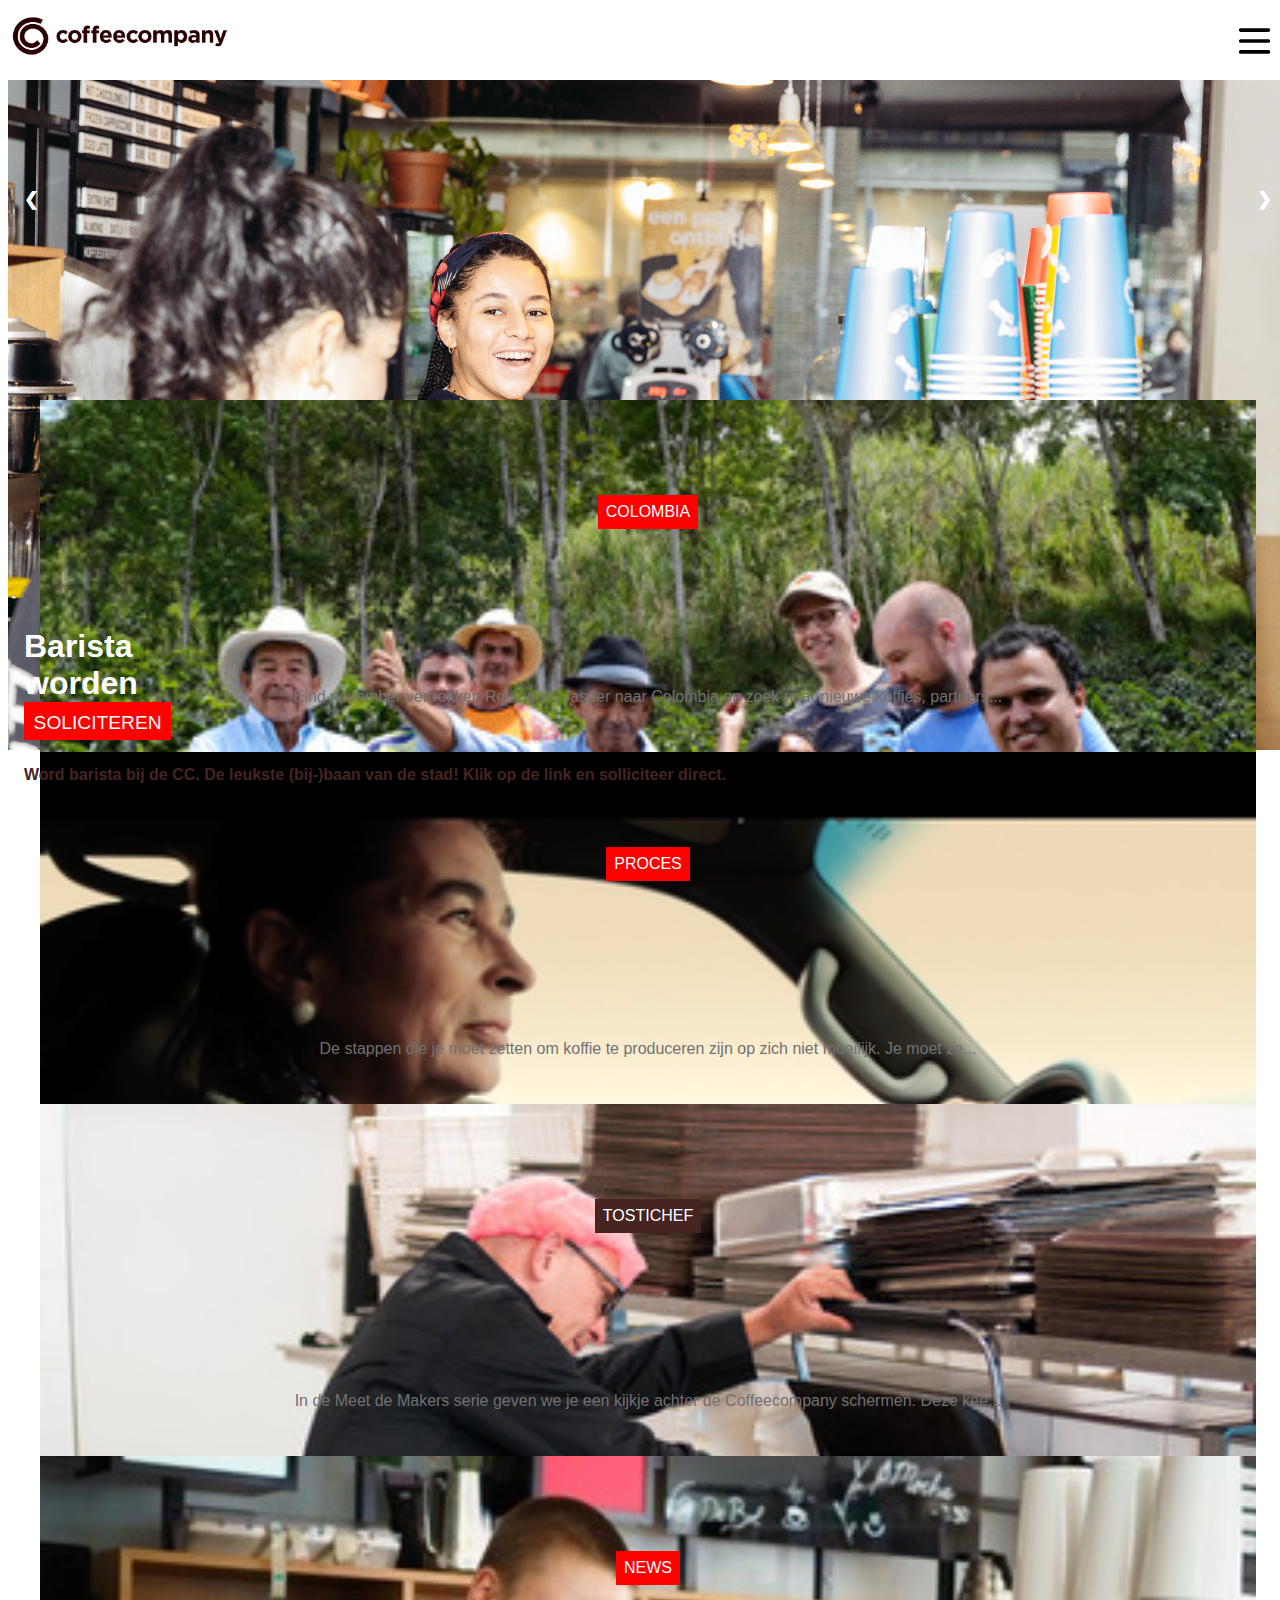
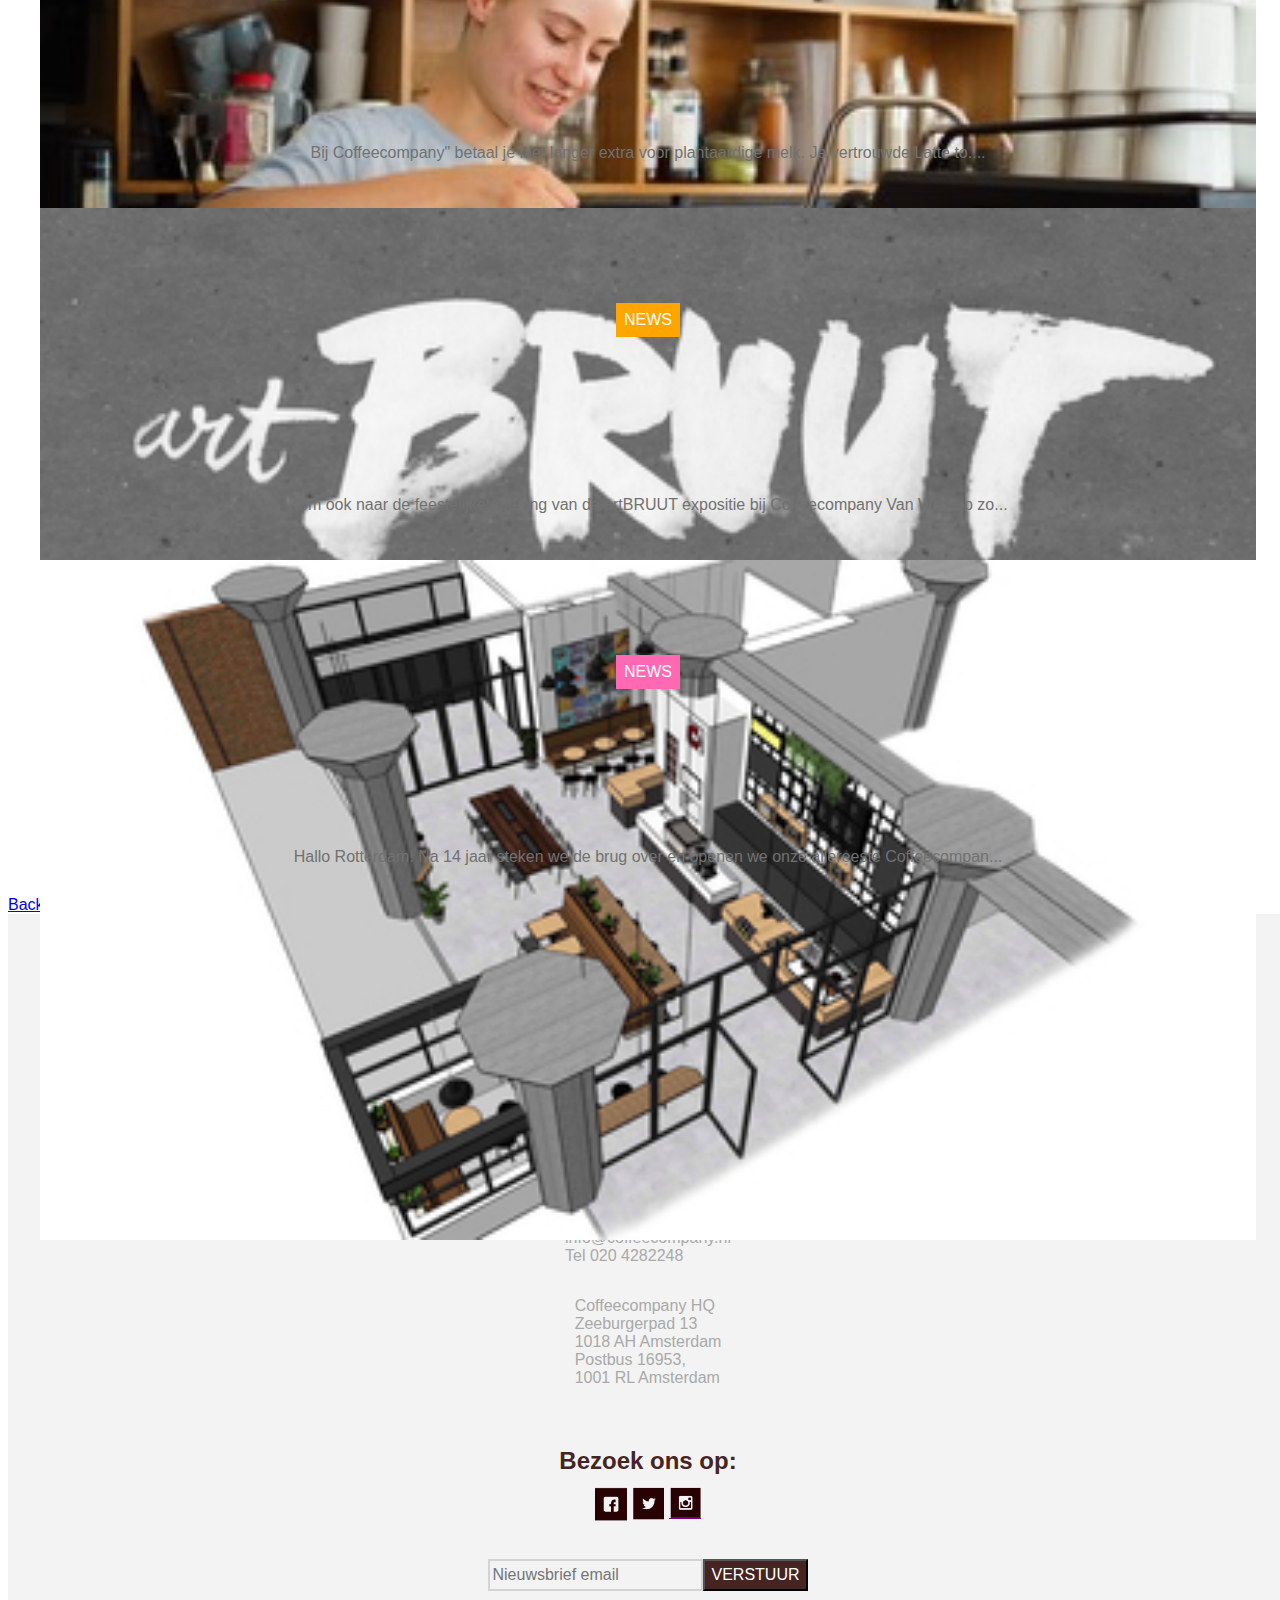
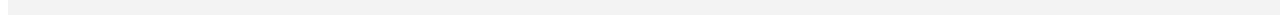
==== index.html @ 6fe09e5c "Add files via upload" ====
<!doctype html>
<html lang="nl">

<head>
    <meta charset="UTF-8">
    <meta name="author" content="Ouiaam">
    <meta name="viewport" content="width=device-width, initial-scale=1">

    <title>Coffeecompany </title>


    <link rel="icon" href="images/cclogo.jpg">
    <link rel="stylesheet" href="styles/style.css">
    <link rel="stylesheet" href="styles/stylehome.css">

</head>


<body>

    <header>

        <h1> <a href="index.html"><img src="images/cc-1a.jpeg" alt="coffeecompany logo"
                    title="coffeecompany logo" /></a> </h1>

        <button><img src="images/burgermenu.svg" alt="burgermenu icon"></button>
        <button><img src="images/searchicon.svg" alt="icoon vergrootglas"></button>

        <nav>



            <input type="text" placeholder="zoeken">

            <ul>
                <li><a href="#">Learn</a></li>
                <li><a href="#">Barista worden</a></li>
                <li> <a href="#"> Locaties</a></li>
                <li> <a href="#"> Over ons </a></li>
                <li><a href="#"> Nieuws</a></li>
                <li> <a href="#">Log in</a> </li>

            </ul>



        </nav>

    </header>

    <main>

        <section>



            <!-- Code voor slider heb ik via w3schools.com https://www.w3schools.com/howto/howto_js_slideshow.asp -->

            <!-- Slideshow container -->
            <ul class="slideshow-container">

                <!-- Full-width images -->
                <li class="mySlides fade">
                    <div>
                        <h2><span>Barista</span> <span>worden</span> </h2>
                        <p>Word barista bij de CC. De leukste (bij-)baan van de stad! Klik op de link en solliciteer
                            direct.
                        </p>
                        <a href="#">soliciteren</a>
                        <img src="images/headcc1.jpeg" alt="">
                    </div>
                </li>

                <li class="mySlides fade">
                    <div>
                        <h2> <span>Nieuwe</span> <span> managers</span> <span>gezocht!</span> </h2>
                        <p> Als Store Manager bij Coffeecompany creëer je een open cultuur waarin iedereen
                            zich thuis voelt en kan groeien. Je geeft leiding aan een team barista’s en
                            ben je verantwoordelijk voor je eigen koffiehuis.</p>
                        <a href="#">soliciteren</a>
                        <img src="images/head2cc.jpeg" alt="">
                    </div>
                </li>


                <!-- Next and previous buttons -->
                <a class="prev" onclick="plusSlides(-1)">&#10094;</a>
                <a class="next" onclick="plusSlides(1)">&#10095;</a>
            </ul>



        </section>


        <ul>

            <li>
                <h2> Field trip - colombia </h2>
                <img src="images/colombia.jpeg" alt=" Koffie team colombia">
                <a href="#">colombia</a>
                <p>Eind november vertrokken Roland en Jasper naar Colombia op zoek naar nieuwe koffies, partners...</p>

            </li>

            <li>
                <h2> van bes naar koffie </h2>
                <img src="images/proces.png" alt=" een seniore vrouw achter het stuur in eem auto">
                <a href="#">proces</a>
                <p>De stappen die je moet zetten om koffie te produceren zijn op zich niet moeilijk. Je moet ze...</p>

            </li>

            <li>
                <h2> meet de makers - tostissimo's... </h2>
                <img src="images/tostichef.jpeg" alt=" Tostichef plaats een tosti in de tosti-ijzer">
                <a href="#">tostichef</a>
                <p> In de Meet de Makers serie geven we je een kijkje achter de Coffeecompany schermen. Deze kee... </p>
            </li>

            <li>
                <h2> groen nieuws: betaal niet lange... </h2>
                <img src="images/news.jpeg" alt=" Barista maakt een Latte Machiato to-go">
                <a href="#">news</a>
                <p>Bij Coffeecompany" betaal je niet langer extra voor plantaardige melk. Je vertrouwde Latte to....</p>

            </li>

            <li>
                <h2> expositie: artBRUUT bij CC Van Wou </h2>
                <img src="images/news2ilu.png" alt=" Koffie team colombia">
                <a href="#">news</a>
                <p>Kom ook naar de feestelijke opening van de artBRUUT expositie bij Coffeecompany Van Wou op zo... </p>

            </li>

            <li>
                <h2> opening soon: cc las palmas (ro...) </h2>
                <img src="images/news3archi.jpeg" alt=" Koffie team colombia">
                <a href="#">news</a>
                <p> Hallo Rotterdam! Na 14 jaar steken we de brug over en openen we onze allereeste Coffeecompan...</p>

            </li>


        </ul>

        <a href="#"> Back to top</a>
    </main>

    <footer>

        <section>
            <h2> Werken bij Coffeecompany</h2>
            <a href="#"> Bekijk de vacatures</a>
        </section>

        <section>
            <h2> Legal</h2>
            <a href="#"> Terms & Conditions</a> & <a href="#">Cookie & Privacy Beleid</a>
        </section>

        <section>
            <h2> Coffee HQ adress</h2>
            <p>info@coffeecompany.nl <br> Tel 020 4282248 </p>
            <p> Coffeecompany HQ <br> Zeeburgerpad 13 <br> 1018 AH Amsterdam <br> Postbus 16953, <br> 1001 RL Amsterdam
            </p>
        </section>

        <section>
            <h2> Bezoek ons op:</h2>

            <ul>
                <li> <a href="#"><img src="images/fblogo.png" alt=" facebook icoon met link naar socials"></a> </li>
                <li> <a href="#"><img src="images/twitterlogo.png" alt="twitter icoon met link naar socials"></a> </li>
                <li> <a href="#"><img src="images/instagramlogo.png" alt=" instagram icoon met link naar socials"></a>
                </li>

            </ul>
        </section>

        <section>
            <form action="#" method="get">
                <input type="email" name="email" placeholder="Nieuwsbrief email">
                <input type="submit" name="subscribe" value="verstuur">
            </form>

        </section>




    </footer>

    <script defer src="scripts/script.js"></script>
</body>

</html>
---- styles/style.css ----
/**************/
/* CSS REMEDY */
/**************/
*,
*::after,
*::before {
  box-sizing: border-box;
}

button,
summary {
  cursor: pointer;
}



/*************************
  **************************
  **************************
      HEADER, NAV & FOOTER  
  **************************
  **************************
  *************************/


/**************************
    STYLING GEHELE PAGINA  
  **************************/

body {

  color: var(--color-text);
  background-color: white;
  width: 100vw;

  font-family: 'Franklin Gothic Medium', 'Arial Narrow', Arial, sans-serif;



  /* vw is van width van gehele scherm - maakt responsive */

}


/*****************
   NAVIGATIE STYLEN
  ******************/



/* NAV STYLING MENU */

header {

  display: flex;
  width: 100%;
  height: 5em;
  justify-content: space-between;
  align-items: center;
  position: fixed ;

  top: 0;

  background-color: white;
  z-index: 100;

}

/* H1 LOGO NAV STYLING*/

header h1 a img {

  width: 7em;
  height: auto;

}
header h1 a {

  display: block;
}


header nav {


  background-color: #f3f3f3;
  position: fixed;
  top: 0;
  bottom: 0;
  left: 0;
  width: 80%;
  z-index: 100;
  transform: translateX(-100%);
  /*helemaal uit beeld*/
  transition: 1s;

}

header nav.open {

  transform: translateX(0%);
  /* weer in beeld terug */


}

header nav ul {

  list-style: none;
  margin: 0;
  padding: 0;

  font-size: 1em;
  font-weight: 700;
}


header nav ul li a {
  color: #452422;
  text-decoration: none;
  text-transform: uppercase;


}



/* HAMBURGER EN ZOEK MENU STYLING */

header>button {

  border: none;
  background: none;
  width: 5em;
  height: 4em;

}


header>button img {

  width: 4em;
  height: 4em;
}


header>button:nth-of-type(2) {

  display: none;
}

/* hamburger menu list open */

header nav ul li {

  width: 100%;
  height: 3em;
  background-color: white;
  padding-left: 1em;
  border-top: solid 0.1em lightgray;
  padding: 1em;


}

header nav ul li:nth-of-type(6) {

  border-top: solid 0.7em #f3f3f3;

}




/********************
    FOOTER STYLEN 
********************/


footer {

  background-color: #f3f3f3;

}

footer section {

  padding-top: 1em;
  padding-bottom: 1em;
  display: flex;
  flex-direction: column;
  align-items: center;
}

footer section h2 {

  /* text-align: center; */
  font-family: Arial, Helvetica, sans-serif;
  color: #452422;
  margin: .5em;
}

footer section a {

  color: #452422;
  font-size: 0.8em;
  font-family: Arial, Helvetica, sans-serif;


}


footer section p {

  /* text-align: center; */
  color: darkgray;
}


footer section ul {

  list-style: none;
  display: flex;
  gap: .3em;
  margin: 0;
  padding: 0;


}

footer section ul li {

  background-color: purple;
  height: 2em;
  width: 2em;


}

footer section ul li a {

  display: block;
  width: 100%;
}

footer section ul li a img {

display: block;
width: 100%;
}
/* form  */

footer section:last-of-type {

  padding: 1.5em ;
}

footer section:last-of-type form{
 
  display: flex;
}


footer form input[type=email] {

  background-color: transparent;
  border-style: solid;
  border-color: lightgray;
  font-size: 1em;
  height: 2em;
}



footer form input[type=submit] {

  background-color: #452422;
  color: white;
  font-size: 1em;
  text-transform: uppercase;
  height: 2em;

}
---- styles/stylehome.css ----
/*************************
   HEADER IMG SLIDER STYLING
  **************************/

/*Code voor slider heb ik via w3schools.com https://www.w3schools.com/howto/howto_js_slideshow.asp* , 
  ik begrijp hem niet helemaal, heb hem wel een beetje aangepast en onderdelen weggelaten die ik niet nodig heb*/


* {
  box-sizing: border-box
}

/* Slideshow container */
.slideshow-container {
  max-width: 100%;
  position: relative;
  margin: 0 auto;
  padding: 0;
  list-style: none;
  margin-top: 5em ;
  height: 19em;

}

.active,
.dot:hover {
  background-color: #717171;
}


/* Next & previous buttons */
.prev,
.next {
  cursor: pointer;
  position: absolute;
  top: 50%;
  width: auto;
  margin-top: -60px;
  padding: 16px;
  color: white;
  font-weight: bold;
  font-size: 18px;
  transition: 0.6s ease;
  border-radius: 0 3px 3px 0;
  user-select: none;
}

/* Position the "next button" to the right */
.next {
  right: 0;
  border-radius: 3px 0 0 3px;
}

/* On hover, add a black background color with a little bit see-through */
.prev:hover,
.next:hover {
  background-color: rgba(0, 0, 0, 0.8);
}


/* de slides */
/* Hide the images by default */
.mySlides {
  display: block;
  position: relative;


}

/* Fading animation */
.fade {
  animation-name: fade;
  animation-duration: 1.5s;
}

@keyframes fade {
  from {
    opacity: .4
  }

  to {
    opacity: 1
  }
}

/* Sanne geholpen  */
main section ul li div {
  display: grid;
  /* grid-template-rows: 1fr min-content max-content; */
  grid-template-rows: 1fr 3em max-content;
}


/* test onder slider  */
/* h2 op afbeelding plaatsen */

main section ul li div h2 span {

  display: block;
  padding-left: 1rem;
}

main section ul li div h2 {


  color: white;
  font-size: 2em;
  font-weight: bold;
  margin: 0;

  grid-column-start: 1;
  grid-row-start: 1;
  grid-row-end: 2;

  z-index: 50;
  align-self: flex-end;

}

/* a link decoratie en plaatsing */

main section ul li div a {

  display: block;
  background-color: red;
  width: fit-content;
  height: 2em;
  text-align: row center;
  color: white;
  font-size: 1.2em;

  text-decoration: none;
  text-transform: uppercase;




}

main section ul li div a {
  grid-column-start: 1;
  grid-row-start: 2;
  grid-row-end: 3;

  z-index: 50;

  padding: 0.5em;
  position: relative;
  left: 1rem;




}


/* p deco en plaatsing */

main section ul li div p {
  padding-left: 1em;
  padding-top: 1em;
  color: #452422;
  font-weight: bold;
  margin: 0;
  text-align: left center;

  grid-column-start: 1;
  grid-row-start: 3;
  grid-row-end: 4;
  z-index: 50;
}

main section ul li div img {
  grid-column-start: 1;
  grid-row-start: 1;
  grid-row-end: 3;

  display: block;
  width: 100%;
}


/***********************
UL LIST STYLING ONDERWERPEN
************************/

main > ul {
width: 100%;
  list-style-type: none;
  padding: 0;
  display: grid;
  grid-template-columns: 1fr;
  row-gap: 2em;


}

main > ul li {

  height: 20em;
  width: inherit;
  display: grid;
  grid-template-rows: 14em 1fr 1fr ;

  position: relative;
  justify-items: center;
  row-gap: 1em;

}


main > ul li img {

  display: block;
  width: 95%;

  grid-row-start: 1;
  grid-row-end: 2;
  
  /* border-left: solid 1em white;
  border-right: solid 1em white; */

  
}


/* a link decoratie */

main > ul li a {

  text-decoration: none;
  text-transform: uppercase;
  background-color: red;
  color: white;

  grid-row-start: 1;
  grid-row-end: 2;
  width: fit-content;
  padding: .5em;


  /* blokje word even groot als content */
  
  position: absolute;
  justify-self: center;
  align-self: center;

 
}

main > ul li:nth-of-type(3) a {

  background-color: #452422;

}


main > ul li:nth-of-type(5) a {

  background-color: orange;

}

main > ul li:nth-of-type(6) a {

  background-color: hotpink;

}





/* tekst */

main > ul li h2 {

  color: #452422;
  grid-row-start: 2;
  grid-row-end: 3;
  margin: 0;
  


}

main > ul li p {

  color: #717171;
  text-align: center;
  margin: 0;
}
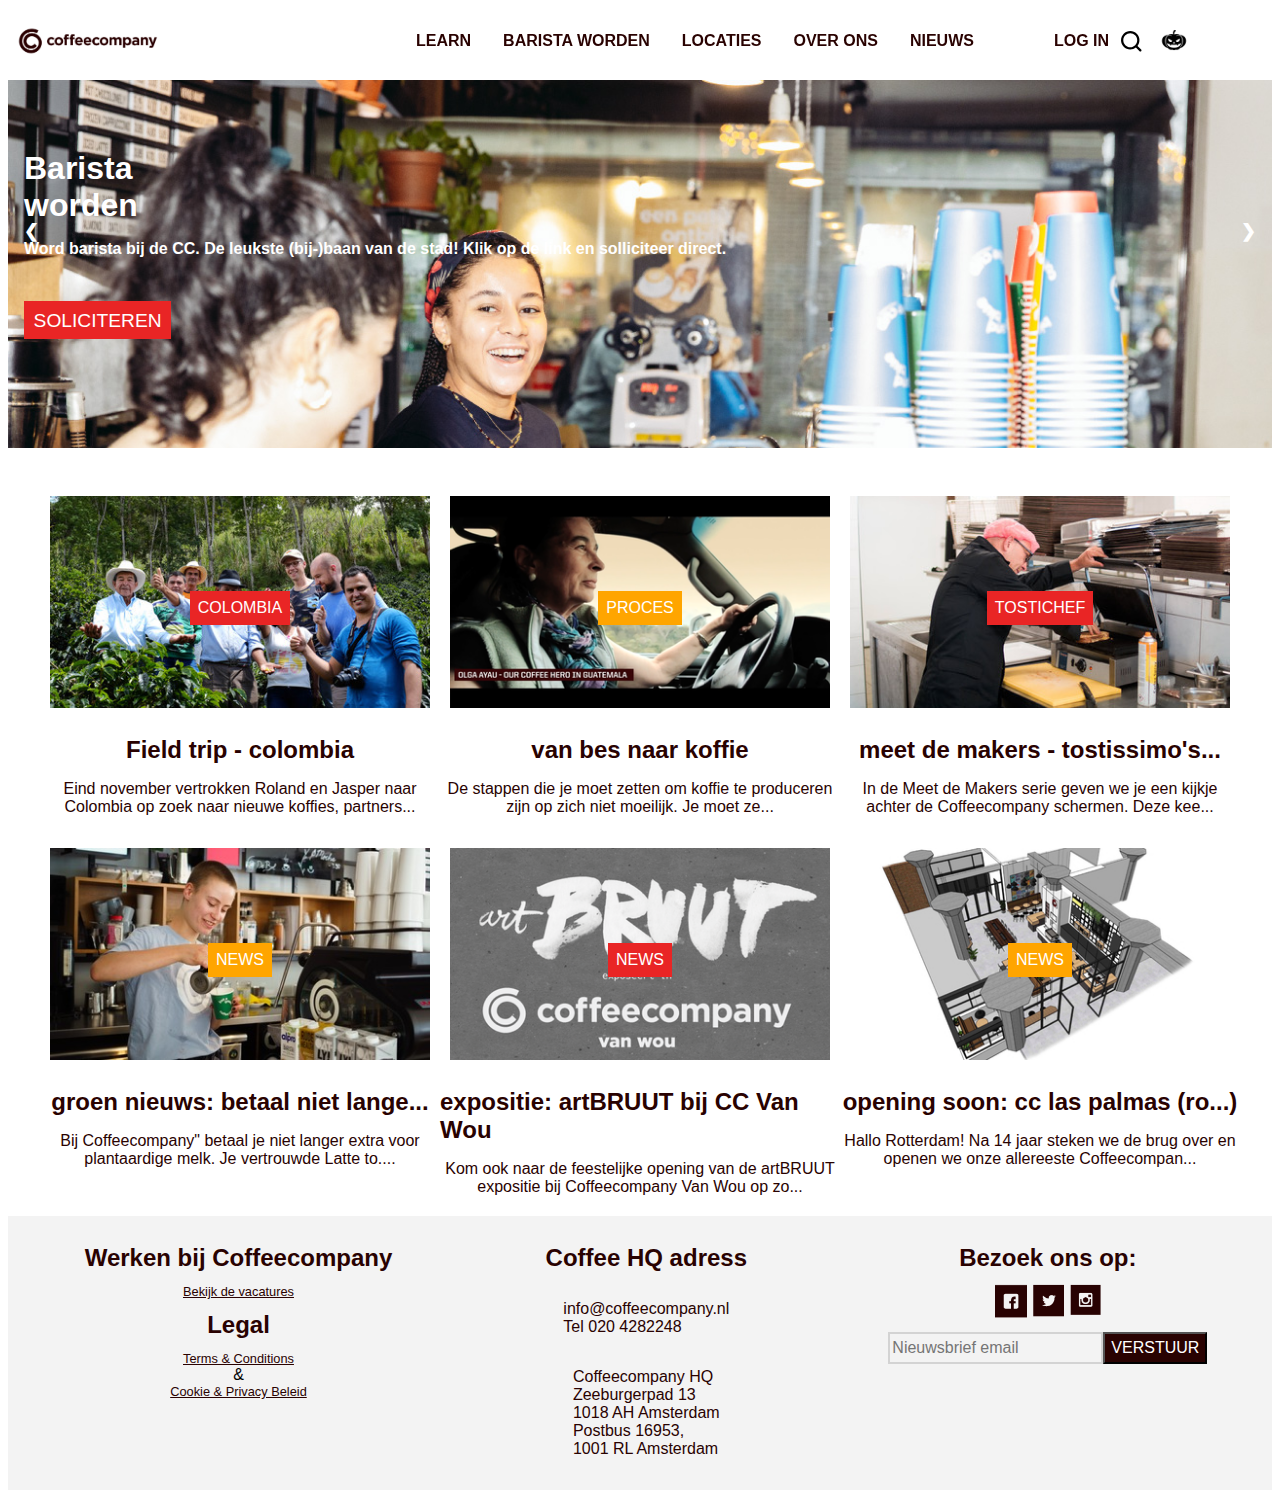
==== commit 42dfc1d5: "Add files via upload" ====
--- a/index.html
+++ b/index.html
@@ -23,26 +23,27 @@
         <h1> <a href="index.html"><img src="images/cc-1a.jpeg" alt="coffeecompany logo"
                     title="coffeecompany logo" /></a> </h1>
 
-        <button><img src="images/burgermenu.svg" alt="burgermenu icon"></button>
-        <button><img src="images/searchicon.svg" alt="icoon vergrootglas"></button>
+        <button><img src="images/burgermenu.svg" alt="burgermenu icoon"></button>
 
         <nav>
-
-
 
             <input type="text" placeholder="zoeken">
 
             <ul>
                 <li><a href="#">Learn</a></li>
-                <li><a href="#">Barista worden</a></li>
+                <li><a href="detail.html">Barista worden</a></li>
                 <li> <a href="#"> Locaties</a></li>
                 <li> <a href="#"> Over ons </a></li>
                 <li><a href="#"> Nieuws</a></li>
-                <li> <a href="#">Log in</a> </li>
+                <li>
+                    <div>
+                        <a href="#">Log in</a>
+                        <button><img src="images/searchicon.svg" alt="vergrootglas icoon"></button>
+                        <button><img src="./images/halloween.png" alt="halloween thema icoon"></button>
+                    </div>
+                </li>
 
             </ul>
-
-
 
         </nav>
 
@@ -67,7 +68,7 @@
                             direct.
                         </p>
                         <a href="#">soliciteren</a>
-                        <img src="images/headcc1.jpeg" alt="">
+                        <img src="images/headcc1.jpeg" alt="Baristas maken koffie">
                     </div>
                 </li>
 
@@ -78,7 +79,7 @@
                             zich thuis voelt en kan groeien. Je geeft leiding aan een team barista’s en
                             ben je verantwoordelijk voor je eigen koffiehuis.</p>
                         <a href="#">soliciteren</a>
-                        <img src="images/head2cc.jpeg" alt="">
+                        <img src="images/head2cc.jpeg" alt=" Coffeecompany medewerker hangt de prijzen van de koffie op een bord">
                     </div>
                 </li>
 
@@ -97,7 +98,7 @@
 
             <li>
                 <h2> Field trip - colombia </h2>
-                <img src="images/colombia.jpeg" alt=" Koffie team colombia">
+                <img src="images/colombia.jpeg" alt=" Coffeecompany team in colombia">
                 <a href="#">colombia</a>
                 <p>Eind november vertrokken Roland en Jasper naar Colombia op zoek naar nieuwe koffies, partners...</p>
 
@@ -105,7 +106,7 @@
 
             <li>
                 <h2> van bes naar koffie </h2>
-                <img src="images/proces.png" alt=" een seniore vrouw achter het stuur in eem auto">
+                <img src="images/proces.png" alt=" Kom meer te weten over het proces van koffie maken">
                 <a href="#">proces</a>
                 <p>De stappen die je moet zetten om koffie te produceren zijn op zich niet moeilijk. Je moet ze...</p>
 
@@ -128,7 +129,7 @@
 
             <li>
                 <h2> expositie: artBRUUT bij CC Van Wou </h2>
-                <img src="images/news2ilu.png" alt=" Koffie team colombia">
+                <img src="images/news2ilu.png" alt=" Kunst expositie in Coffeecompany op de Woustraat">
                 <a href="#">news</a>
                 <p>Kom ook naar de feestelijke opening van de artBRUUT expositie bij Coffeecompany Van Wou op zo... </p>
 
@@ -136,7 +137,7 @@
 
             <li>
                 <h2> opening soon: cc las palmas (ro...) </h2>
-                <img src="images/news3archi.jpeg" alt=" Koffie team colombia">
+                <img src="images/news3archi.jpeg" alt=" Een bouw schets van de nieuwe Coffeecompany in Las Palmas die binnenkort opent">
                 <a href="#">news</a>
                 <p> Hallo Rotterdam! Na 14 jaar steken we de brug over en openen we onze allereeste Coffeecompan...</p>
 
@@ -145,7 +146,7 @@
 
         </ul>
 
-        <a href="#"> Back to top</a>
+        <button> <a href="#"> Back to top </a></button>
     </main>
 
     <footer>
@@ -153,9 +154,6 @@
         <section>
             <h2> Werken bij Coffeecompany</h2>
             <a href="#"> Bekijk de vacatures</a>
-        </section>
-
-        <section>
             <h2> Legal</h2>
             <a href="#"> Terms & Conditions</a> & <a href="#">Cookie & Privacy Beleid</a>
         </section>
@@ -171,15 +169,13 @@
             <h2> Bezoek ons op:</h2>
 
             <ul>
-                <li> <a href="#"><img src="images/fblogo.png" alt=" facebook icoon met link naar socials"></a> </li>
-                <li> <a href="#"><img src="images/twitterlogo.png" alt="twitter icoon met link naar socials"></a> </li>
-                <li> <a href="#"><img src="images/instagramlogo.png" alt=" instagram icoon met link naar socials"></a>
+                <li> <a href="#"><img src="images/fblogo.png" alt=" facebook link naar socials"></a> </li>
+                <li> <a href="#"><img src="images/twitterlogo.png" alt="twitter link naar socials"></a> </li>
+                <li> <a href="#"><img src="images/instagramlogo.png" alt=" instagram link naar socials"></a>
                 </li>
 
             </ul>
-        </section>
 
-        <section>
             <form action="#" method="get">
                 <input type="email" name="email" placeholder="Nieuwsbrief email">
                 <input type="submit" name="subscribe" value="verstuur">
@@ -193,6 +189,7 @@
     </footer>
 
     <script defer src="scripts/script.js"></script>
+    <script src="scripts/scriptMain.js"></script>
 </body>
 
 </html>--- a/styles/style.css
+++ b/styles/style.css
@@ -14,14 +14,75 @@
 
 
 
-/*************************
-  **************************
-  **************************
-      HEADER, NAV & FOOTER  
-  **************************
-  **************************
-  *************************/
-
+/***********************
+  HEADER, NAV & FOOTER  
+  **********************/
+
+
+/* custom properties kleuren */
+
+:root {
+
+  --color-white: white;
+  --color-coffeebrown: #290201;
+  --color-tekstgrey: #6f6464;
+  --color-achtergrondk: #f3f3f3;
+  --color-borderkleur: lightgrey;
+  --color-buttonborder: #717171;
+
+
+}
+
+/* darkmode  */
+
+@media (prefers-color-scheme: dark) {
+
+  :root {
+
+    --color-white: rgb(5, 5, 5);
+    --color-coffeebrown: #ffffff;
+    --color-tekstgrey: #6f6464;
+
+
+  }
+
+  body header,
+  footer form input[type=submit] {
+    --color-white: white;
+
+
+  }
+
+  body header nav ul li,
+  body footer {
+
+    --color-coffeebrown: #290201;
+  }
+
+}
+
+/* halloween theme  */
+
+body.halloween {
+  --color-white: rgb(2, 2, 2);
+  --color-coffeebrown: orange;
+  --color-tekstgrey: #6f6464;
+  --color-achtergrondk: #e98808;
+
+}
+
+body.halloween header,
+body.halloween footer form input[type=submit] {
+  --color-white: white;
+
+
+}
+
+body.halloween footer {
+
+  --color-achtergrondk: #f3f3f3;
+
+}
 
 /**************************
     STYLING GEHELE PAGINA  
@@ -30,14 +91,10 @@
 body {
 
   color: var(--color-text);
-  background-color: white;
-  width: 100vw;
+  background-color: var(--color-white);
 
   font-family: 'Franklin Gothic Medium', 'Arial Narrow', Arial, sans-serif;
 
-
-
-  /* vw is van width van gehele scherm - maakt responsive */
 
 }
 
@@ -54,14 +111,16 @@
 
   display: flex;
   width: 100%;
-  height: 5em;
+  height: 3em;
   justify-content: space-between;
   align-items: center;
-  position: fixed ;
+  position: fixed;
 
   top: 0;
-
-  background-color: white;
+  left: 0;
+  right: 0;
+
+  background-color: var(--color-white);
   z-index: 100;
 
 }
@@ -70,10 +129,14 @@
 
 header h1 a img {
 
-  width: 7em;
+  width: 5em;
   height: auto;
-
-}
+  margin-top: 0.3em;
+  padding-left: 0.5em;
+
+
+}
+
 header h1 a {
 
   display: block;
@@ -83,7 +146,7 @@
 header nav {
 
 
-  background-color: #f3f3f3;
+  background-color: var(--color-achtergrondk);
   position: fixed;
   top: 0;
   bottom: 0;
@@ -104,6 +167,16 @@
 
 }
 
+header nav input {
+
+  height: 3em;
+  width: 100%;
+
+  border: solid 0.5em var(--color-achtergrondk);
+
+
+}
+
 header nav ul {
 
   list-style: none;
@@ -115,12 +188,67 @@
 }
 
 
+header nav ul li {
+
+  width: 100%;
+  height: 3em;
+  background-color: var(--color-white);
+  padding-left: 1em;
+  border-top: solid 0.1em var(--color-borderkleur);
+  padding: 1em;
+
+
+}
+
+
 header nav ul li a {
-  color: #452422;
+  color: var(--color-coffeebrown);
   text-decoration: none;
   text-transform: uppercase;
 
 
+}
+
+header nav ul li:last-of-type {
+
+  border-top: solid 0.7em var(--color-achtergrondk);
+
+}
+
+
+
+header nav ul li:last-of-type div {
+  display: flex;
+  flex-direction: column;
+  width: 9em;
+}
+
+header nav ul li:last-of-type div a {
+
+  width: 5em;
+}
+
+/* zoek icon button */
+
+header nav ul li:last-of-type div button:first-of-type {
+  display: none;
+}
+
+/* halloween icon button */
+header nav ul li:last-of-type div button:last-of-type {
+
+  width: 5em;
+  height: 3em;
+  padding: 0;
+  border: none;
+  background: none;
+
+}
+
+/* icoon halloween */
+header nav ul li:last-of-type div button:last-of-type img {
+  width: 80%;
+  object-fit: cover;
 }
 
 
@@ -137,39 +265,59 @@
 }
 
 
-header>button img {
-
-  width: 4em;
+header>button:first-of-type img {
+
+  width: 3em;
+  height: 3em;
+}
+
+
+
+/**********************
+   BACK TO TOP BUTTON
+***********************/
+
+
+body main>button {
+
+  background-color: var(--color-white);
+  border: none;
+  border-top: solid 0.1em var(--color-buttonborder);
+  border-bottom: solid 0.1em var(--color-buttonborder);
+
+  width: 100%;
   height: 4em;
-}
-
-
-header>button:nth-of-type(2) {
-
-  display: none;
-}
-
-/* hamburger menu list open */
-
-header nav ul li {
-
-  width: 100%;
-  height: 3em;
-  background-color: white;
-  padding-left: 1em;
-  border-top: solid 0.1em lightgray;
-  padding: 1em;
-
-
-}
-
-header nav ul li:nth-of-type(6) {
-
-  border-top: solid 0.7em #f3f3f3;
-
-}
-
-
+
+}
+
+
+body main>button>a {
+
+
+  text-decoration: none;
+  color: var(--color-coffeebrown);
+  text-transform: uppercase;
+  font-weight: bold;
+  position: relative;
+
+}
+
+/* after is kind van de a  */
+body main>button>a::after {
+
+  content: "^";
+  display: block;
+  color: var(--color-coffeebrown);
+  font-size: 2em;
+  position: absolute;
+  font-weight: lighter;
+
+  right: -1em;
+  bottom: -0.5em;
+  transform: scaleX(1.4);
+  /* skew verandert size vanaf 1 is normaal onder is kleiner  */
+
+}
 
 
 /********************
@@ -179,7 +327,11 @@
 
 footer {
 
-  background-color: #f3f3f3;
+
+  background-color: var(--color-achtergrondk);
+  display: flex;
+  justify-content: space-around;
+
 
 }
 
@@ -196,13 +348,13 @@
 
   /* text-align: center; */
   font-family: Arial, Helvetica, sans-serif;
-  color: #452422;
+  color: var(--color-coffeebrown);
   margin: .5em;
 }
 
 footer section a {
 
-  color: #452422;
+  color: var(--color-coffeebrown);
   font-size: 0.8em;
   font-family: Arial, Helvetica, sans-serif;
 
@@ -213,7 +365,7 @@
 footer section p {
 
   /* text-align: center; */
-  color: darkgray;
+  color: var(--color-coffeebrown);
 }
 
 
@@ -230,7 +382,6 @@
 
 footer section ul li {
 
-  background-color: purple;
   height: 2em;
   width: 2em;
 
@@ -245,19 +396,17 @@
 
 footer section ul li a img {
 
-display: block;
-width: 100%;
-}
+  display: block;
+  width: 100%;
+}
+
 /* form  */
 
-footer section:last-of-type {
-
-  padding: 1.5em ;
-}
-
-footer section:last-of-type form{
- 
+
+footer section:last-of-type form {
+
   display: flex;
+  margin-top: 1em;
 }
 
 
@@ -265,7 +414,7 @@
 
   background-color: transparent;
   border-style: solid;
-  border-color: lightgray;
+  border-color: var(--color-borderkleur);
   font-size: 1em;
   height: 2em;
 }
@@ -274,10 +423,127 @@
 
 footer form input[type=submit] {
 
-  background-color: #452422;
-  color: white;
+  background-color: var(--color-coffeebrown);
+  color: var(--color-white);
   font-size: 1em;
   text-transform: uppercase;
   height: 2em;
 
-}+}
+
+@media (min-width: 23em) {
+
+
+  footer {
+
+    flex-wrap: wrap;
+    flex-direction: row;
+
+  }
+
+
+
+}
+
+
+
+@media (min-width: 70em) {
+
+
+  header {
+
+    height: 5em;
+
+  }
+
+  header>button {
+
+    display: none;
+  }
+
+  header nav {
+
+    transform: translateX(0%);
+
+    background-color: transparent;
+
+    display: flex;
+    justify-content: center;
+    width: 70%;
+    padding: 1em;
+    height: inherit;
+    position: relative;
+    /* inherit is pak de styling van de vader */
+    /* relative = google  */
+
+  }
+
+  header nav input {
+
+    display: none;
+  }
+
+  header nav ul {
+
+    display: flex;
+    width: 100%;
+    height: inherit;
+    position: relative;
+
+
+  }
+
+  header nav ul li {
+
+    background-color: transparent;
+    border: none;
+    width: max-content;
+
+
+  }
+
+  header nav ul li:last-of-type {
+
+    border-top: none;
+    padding: 0;
+    width: 7em;
+    margin-left: 4em;
+  }
+
+  header nav ul li:last-of-type div {
+
+    display: flex;
+    flex-direction: row;
+    align-items: center;
+    padding-top: 0.3em;
+  }
+
+  header nav ul li:last-of-type div button:first-of-type {
+
+    display: block;
+    width: 3em;
+    height: 3em;
+    padding: 0;
+
+    border: none;
+    background: none;
+
+  }
+
+  header nav ul li:last-of-type div button:first-of-type img {
+    width: inherit;
+    height: inherit;
+  }
+
+
+  header nav ul li a:hover {
+
+    text-decoration: underline var(--color-coffeebrown);
+
+  }
+
+  main>ul {
+
+    margin-top: 3em;
+  }
+}
--- a/styles/stylehome.css
+++ b/styles/stylehome.css
@@ -1,6 +1,76 @@
+/***************************
+   MAIN - HOMEPAGE STYLING
+  **************************/
+
+
+
+/* custom properties kleuren */
+
+:root {
+
+  --color-white: white;
+  --color-coffeebrown: #290201;
+  --color-tekstgrey: #6f6464;
+  --color-kopjerood: rgb(233, 37, 37);
+  --color-kopjeoranje: orange;
+  --color-sliderhover: #717171;
+
+
+}
+
+/* darkmode  */
+
+@media (prefers-color-scheme: dark) {
+
+  :root {
+
+    --color-white: rgb(5, 5, 5);
+    --color-coffeebrown: #ffffff;
+    --color-tekstgrey: #716f6f;
+
+  }
+
+
+  body main section ul li div h2,
+  body main section ul li div p {
+
+    --color-white: white;
+
+
+  }
+
+}
+
+/* halloween theme  */
+
+body.halloween {
+  --color-white: rgb(2, 2, 2);
+  --color-coffeebrown: orange;
+  --color-tekstgrey: orange;
+  --color-kopjerood: orange;
+
+}
+
+
+body.halloween main section ul li div h2,
+body.halloween main section ul li div p {
+
+  --color-white: white;
+
+
+}
+
+body.halloween footer section p {
+
+  --color-kopjeoranje: orange;
+
+}
+
+
 /*************************
    HEADER IMG SLIDER STYLING
   **************************/
+
 
 /*Code voor slider heb ik via w3schools.com https://www.w3schools.com/howto/howto_js_slideshow.asp* , 
   ik begrijp hem niet helemaal, heb hem wel een beetje aangepast en onderdelen weggelaten die ik niet nodig heb*/
@@ -17,14 +87,16 @@
   margin: 0 auto;
   padding: 0;
   list-style: none;
-  margin-top: 5em ;
-  height: 19em;
-
-}
+  margin-top: 5em;
+  height: 100%;
+
+
+}
+
 
 .active,
 .dot:hover {
-  background-color: #717171;
+  background-color: var(--color-sliderhover);
 }
 
 
@@ -37,7 +109,7 @@
   width: auto;
   margin-top: -60px;
   padding: 16px;
-  color: white;
+  color: var(--color-white);
   font-weight: bold;
   font-size: 18px;
   transition: 0.6s ease;
@@ -83,15 +155,15 @@
   }
 }
 
-/* Sanne geholpen  */
+/* Sanne heeft geholpen  */
 main section ul li div {
   display: grid;
-  /* grid-template-rows: 1fr min-content max-content; */
-  grid-template-rows: 1fr 3em max-content;
-}
-
-
-/* test onder slider  */
+  grid-template-rows: 9em 3em 6em;
+  overflow: hidden;
+}
+
+
+
 /* h2 op afbeelding plaatsen */
 
 main section ul li div h2 span {
@@ -103,7 +175,7 @@
 main section ul li div h2 {
 
 
-  color: white;
+  color: var(--color-white);
   font-size: 2em;
   font-weight: bold;
   margin: 0;
@@ -117,16 +189,29 @@
 
 }
 
-/* a link decoratie en plaatsing */
+/* img positie  */
+
+main section ul li div img {
+  grid-column-start: 1;
+  grid-row-start: 1;
+  grid-row-end: 3;
+
+  display: block;
+  height: 100%;
+
+}
+
+
+/* a link - soliciteren -  decoratie en plaatsing */
 
 main section ul li div a {
 
   display: block;
-  background-color: red;
+  background-color: var(--color-kopjerood);
   width: fit-content;
   height: 2em;
   text-align: row center;
-  color: white;
+  color: var(--color-white);
   font-size: 1.2em;
 
   text-decoration: none;
@@ -154,12 +239,12 @@
 }
 
 
-/* p deco en plaatsing */
+/* p - tekst onder slider styling/plaatsing */
 
 main section ul li div p {
   padding-left: 1em;
   padding-top: 1em;
-  color: #452422;
+  color: var(--color-coffeebrown);
   font-weight: bold;
   margin: 0;
   text-align: left center;
@@ -170,37 +255,31 @@
   z-index: 50;
 }
 
-main section ul li div img {
-  grid-column-start: 1;
-  grid-row-start: 1;
-  grid-row-end: 3;
-
-  display: block;
+
+
+/****************************
+ UL LIST STYLING ONDERWERPEN
+*****************************/
+
+main>ul {
   width: 100%;
-}
-
-
-/***********************
-UL LIST STYLING ONDERWERPEN
-************************/
-
-main > ul {
-width: 100%;
   list-style-type: none;
   padding: 0;
   display: grid;
-  grid-template-columns: 1fr;
+  grid-template-columns: repeat(auto-fit, minmax(23em, 25em));
   row-gap: 2em;
 
-
-}
-
-main > ul li {
+  justify-content: center;
+  padding-bottom: 2em;
+
+}
+
+main>ul li {
 
   height: 20em;
-  width: inherit;
   display: grid;
-  grid-template-rows: 14em 1fr 1fr ;
+  grid-template-rows: 14em 1fr 1fr;
+
 
   position: relative;
   justify-items: center;
@@ -209,29 +288,33 @@
 }
 
 
-main > ul li img {
+main>ul li img {
 
   display: block;
   width: 95%;
 
   grid-row-start: 1;
   grid-row-end: 2;
-  
-  /* border-left: solid 1em white;
-  border-right: solid 1em white; */
-
-  
-}
-
-
-/* a link decoratie */
-
-main > ul li a {
+
+
+}
+
+
+main>ul li img:hover {
+
+  filter: blur(0.5em);
+
+}
+
+
+/* a - link categorien in ul styling met verschillende kleurtjes */
+
+main>ul li a {
 
   text-decoration: none;
   text-transform: uppercase;
-  background-color: red;
-  color: white;
+  background-color: var(--color-kopjerood);
+  color: var(--color-white);
 
   grid-row-start: 1;
   grid-row-end: 2;
@@ -239,56 +322,159 @@
   padding: .5em;
 
 
+
   /* blokje word even groot als content */
-  
+
   position: absolute;
   justify-self: center;
   align-self: center;
 
- 
-}
-
-main > ul li:nth-of-type(3) a {
-
-  background-color: #452422;
-
-}
-
-
-main > ul li:nth-of-type(5) a {
-
-  background-color: orange;
-
-}
-
-main > ul li:nth-of-type(6) a {
-
-  background-color: hotpink;
-
-}
-
-
-
-
-
-/* tekst */
-
-main > ul li h2 {
-
-  color: #452422;
+
+}
+
+/* hover kleur */
+
+main>ul li a:hover {
+
+  background-color: var(--color-kopjeoranje);
+
+}
+
+/* aantal kopjes een andere kleur en hover eronder gelijk */
+
+main>ul li:nth-of-type(2) a {
+
+  background-color: var(--color-kopjeoranje);
+
+}
+
+main>ul li:nth-of-type(2) a:hover {
+
+  background-color: var(--color-kopjerood);
+
+}
+
+
+main>ul li:nth-of-type(4) a {
+
+  background-color: var(--color-kopjeoranje);
+
+}
+
+main>ul li:nth-of-type(4) a:hover {
+
+  background-color: var(--color-kopjeoranje);
+
+}
+
+main>ul li:nth-of-type(6) a {
+
+  background-color: var(--color-kopjeoranje);
+
+}
+
+main>ul li:nth-of-type(6) a:hover {
+
+  background-color: var(--color-kopjerood);
+
+}
+
+
+
+/* teksten van ul h2 en p */
+
+main>ul li h2 {
+
+  color: var(--color-coffeebrown);
   grid-row-start: 2;
   grid-row-end: 3;
   margin: 0;
-  
-
-
-}
-
-main > ul li p {
-
-  color: #717171;
+
+
+
+}
+
+main>ul li p {
+
+  color: var(--color-coffeebrown);
   text-align: center;
   margin: 0;
 }
 
 
+
+/********************************* 
+VERANDEREN NAAR GROTERE SCHERMEN 
+**********************************/
+
+
+
+/* grote verandering start vanaf ipad size */
+
+@media (min-width: 24em) {
+
+  main section ul li div img {
+    width: 100%;
+    height: auto;
+    grid-row-end: 4;
+
+    object-position: top 3em;
+  }
+
+  main section ul li div a {
+    grid-row-start: 3;
+    grid-row-end: 4;
+    align-self: center;
+  }
+
+  main section ul li div p {
+
+    grid-row-start: 2;
+    grid-row-end: 3;
+
+    color: var(--color-white);
+  }
+
+
+}
+
+/* verandering vanaf desktop size  */
+
+@media (min-width: 53em) {
+
+
+  body main>button {
+
+    display: none;
+
+  }
+
+
+  main section:first-of-type {
+
+    height: 23em;
+
+  }
+
+  main section:first-of-type ul {
+
+    height: inherit;
+
+  }
+
+
+  main section:first-of-type ul li {
+
+    height: inherit;
+
+  }
+
+  main section:first-of-type ul li div {
+
+    height: inherit;
+
+  }
+
+
+
+}